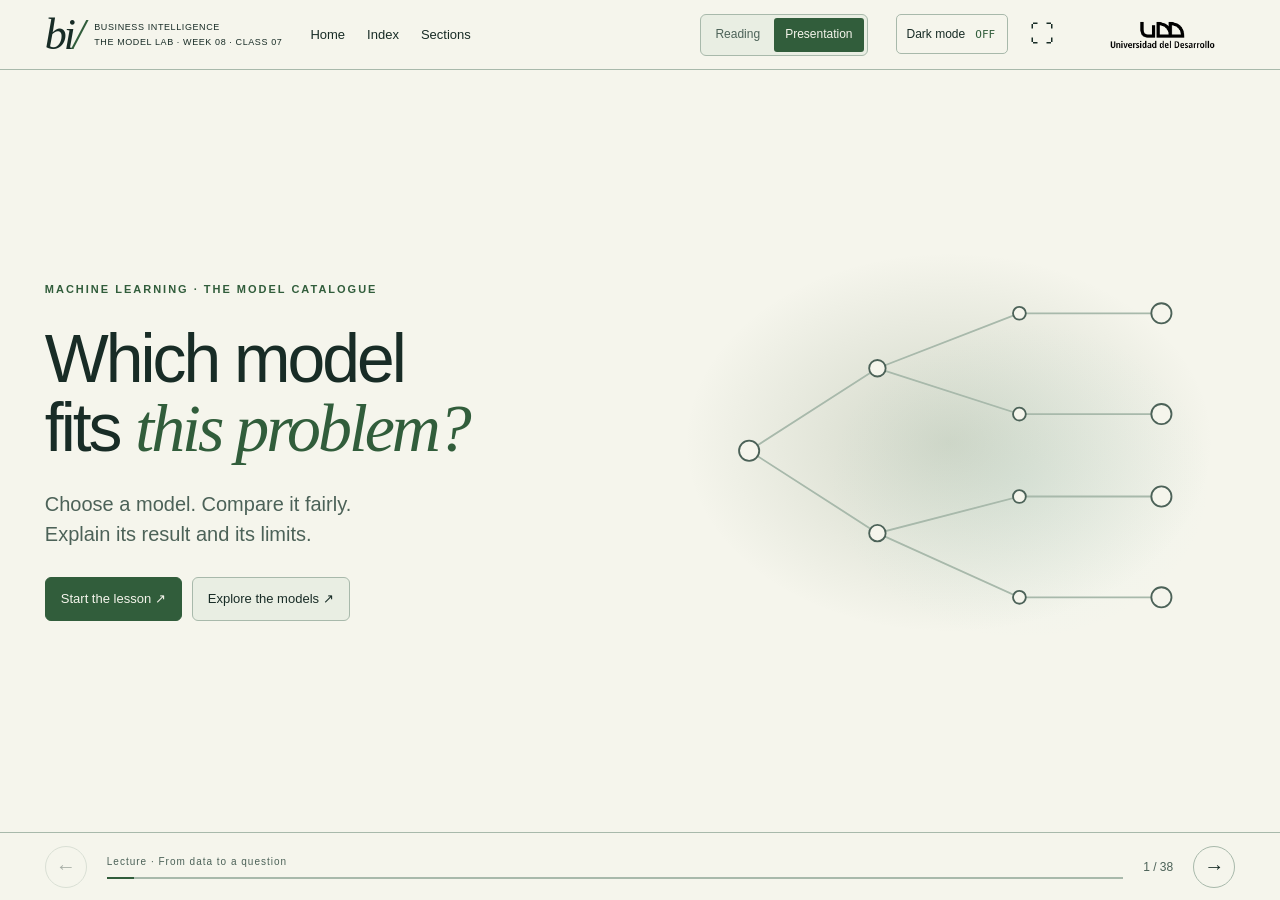
==== classes/model-catalog/index.html @ e3c80694 "Publish BI home and two interactive ML lessons" ====
<!doctype html>
<html lang="en">
<head><meta charset="utf-8"><meta name="viewport" content="width=device-width,initial-scale=1"><meta name="theme-color" content="#101717"><title>Choose with Evidence · The Model Lab</title><meta name="description" content="An offline interactive model catalogue: seven model families, fair comparison, search and SHAP."><script src="../../assets/theme.js"></script><link rel="stylesheet" href="styles.css"><link rel="stylesheet" href="../../assets/site.css"><link rel="stylesheet" href="editorial.css"><link rel="stylesheet" href="../../assets/lesson-chrome.css"></head>
<body class="unified-lesson catalog-lesson" data-mode="present"><div class="publication">
<a class="skip" href="#content">Skip to lesson</a>
<header class="lesson-topbar"><a class="lesson-brand" href="../../index.html" aria-label="Business Intelligence Home"><span class="lesson-wordmark">bi<span>/</span></span><span class="lesson-course">BUSINESS INTELLIGENCE<br>THE MODEL LAB · WEEK 08 · CLASS 07</span></a><nav class="lesson-links" aria-label="Class navigation"><a href="../../index.html">Home</a><a href="../../clases.html">Index</a><button id="menu" aria-haspopup="dialog">Sections</button></nav><div class="lesson-mode-switch" role="group" aria-label="View mode"><button type="button" data-mode-button="explore" aria-pressed="false">Reading</button><button type="button" data-mode-button="present" aria-pressed="true">Presentation</button></div><div class="lesson-tools"><button class="theme-switch" type="button" role="switch" aria-checked="false" aria-label="Dark mode" data-theme-toggle hidden><span>Dark mode</span><span data-theme-state>OFF</span></button><button id="full" class="lesson-fullscreen" aria-label="Toggle full screen">⛶</button></div><div class="site-institution"><span class="site-logo-pair"><img class="site-logo logo-dark" src="../../assets/UDD-blanco.png" alt="Universidad del Desarrollo"><img class="site-logo logo-light" src="../../assets/UDD-negro.png" alt="Universidad del Desarrollo"></span></div></header>
<main id="content" tabindex="-1"></main>
<footer id="presentation-nav" hidden><button id="prev" aria-label="Previous scene">←</button><div class="progress-area"><span id="chapter"></span><div class="track"><div id="progress"></div></div></div><span id="counter" aria-live="polite"></span><button id="next" aria-label="Next scene">→</button></footer>
</div><dialog id="overview" aria-labelledby="menu-title"><div class="lesson-menu-tools"><a href="https://udd.instructure.com/courses/77752/modules">Canvas ↗</a></div><div class="dialog-head"><h2 id="menu-title">Follow the story.<br><em>Keep the reference.</em></h2><button id="close-menu">Close ×</button></div><div class="toolbar"><label for="route">Presentation route <select id="route"><option value="lecture">Lecture route</option><option value="all">All scenes</option></select></label><span class="small">Every scene remains available below.</span></div><label for="scene-search">Find a topic or model</label><input id="scene-search" type="search" placeholder="Try: SHAP, tree, validation"><div id="scene-list"></div><p class="small">Present: ← / →: scenes · F: full screen · Escape: close menu. Arrow keys inside controls change that control. No accounts, saved answers or data collection.</p></dialog>
<noscript>Enable JavaScript to use the interactive lesson. The lesson uses local files and works without an internet connection.</noscript>
<script src="math.js"></script><script src="catalog.js"></script><script src="model-visuals.js"></script><script src="app.js"></script>
</body></html>
---- classes/model-catalog/styles.css ----
@charset "UTF-8";
:root{--bg:#101717;--panel:#192323;--ink:#f0f1e8;--muted:#b1c1bb;--line:#3b514b;--mint:#b8ecb2;--cyan:#70d6dc;--amber:#f4be73;--pink:#e59aad;--serif:Georgia,'Times New Roman',serif}
*{box-sizing:border-box}body{margin:0;background:var(--bg);color:var(--ink);font-family:Arial,Helvetica,sans-serif;font-size:18px;line-height:1.55}button,input,select{font:inherit}button,select{background:var(--panel);color:var(--ink);border:1px solid var(--line);border-radius:7px;padding:9px 15px;cursor:pointer}button:hover,a.tile:hover{border-color:var(--mint);background:#22362d}button:disabled{opacity:.35;cursor:default}a{color:var(--mint);text-underline-offset:4px}button:focus-visible,a:focus-visible,summary:focus-visible,input:focus-visible,select:focus-visible{outline:3px solid var(--amber);outline-offset:4px}header{height:82px;display:flex;justify-content:space-between;align-items:center;padding:14px 4vw;border-bottom:1px solid var(--line);gap:12px}.brand{display:flex;gap:15px;align-items:center;text-decoration:none;color:var(--ink);font-size:12px;letter-spacing:2px}.brand>b{font-size:32px;color:var(--mint);font-family:var(--serif);font-style:italic;letter-spacing:-4px}.brand small{display:block;color:var(--muted);font-size:10px;letter-spacing:1px}.actions{display:flex;gap:10px}.actions button{font-size:14px}main{max-width:1600px;margin:auto;padding:35px 5vw 120px;min-height:calc(100vh - 82px)}h1,h2,h3,p{margin:0 0 16px}h1,h2{font-weight:400;line-height:1.09;letter-spacing:-1.5px}h1{font-size:clamp(48px,6.3vw,94px);max-width:1000px}h2{font-size:clamp(35px,3.8vw,58px)}h3{font-size:22px;line-height:1.25;font-weight:500}em{font-family:var(--serif);color:var(--mint);font-weight:400}p{max-width:80ch}.eyebrow{text-transform:uppercase;letter-spacing:2.5px;color:var(--mint);font-size:12px;margin-bottom:16px}.lede{color:var(--muted);font-size:21px;max-width:900px;margin-bottom:28px}.grid{display:grid;grid-template-columns:repeat(2,minmax(0,1fr));gap:24px}.three{grid-template-columns:repeat(3,minmax(0,1fr))}.wide{grid-template-columns:minmax(0,1.55fr) minmax(280px,1fr)}.panel,.tile{border:1px solid var(--line);border-radius:12px;background:var(--panel);padding:24px;min-width:0}.tile{display:block;text-decoration:none;color:var(--ink)}.tile strong{display:block;color:var(--mint);font-size:23px;margin-bottom:7px}.tile small{color:var(--muted)}.panel>p:last-child{margin-bottom:0}.note{border-left:3px solid var(--amber);padding:13px 18px;background:#f4be730a;margin:22px 0}.note p:last-child{margin-bottom:0}.small,.source{font-size:14px;color:var(--muted);line-height:1.6}.source{margin:20px 0}.big{font-size:42px;line-height:1.2;color:var(--mint);font-variant-numeric:tabular-nums}.formula{font-family:var(--serif);font-size:25px;color:var(--mint);padding:12px 0}.pill{display:inline-block;font-size:12px;border:1px solid var(--line);border-radius:30px;padding:4px 11px;margin:0 7px 12px 0;color:var(--cyan)}.toolbar{display:flex;align-items:center;flex-wrap:wrap;gap:14px;margin-bottom:20px}.toolbar label{font-size:15px;display:flex;align-items:center;gap:10px;flex-wrap:wrap}.toolbar input[type=range]{width:155px;accent-color:var(--mint)}output{font-variant-numeric:tabular-nums;color:var(--mint)}.result{border-top:1px solid var(--line);padding-top:15px;margin-top:15px}.metrics{display:flex;flex-wrap:wrap;gap:22px}.metrics>div{flex:1;min-width:100px}.metrics small{display:block;color:var(--muted);font-size:13px}.metrics strong{font-size:30px;color:var(--mint);font-weight:400}.chart{width:100%;display:block;min-height:220px;max-height:420px;overflow:visible}.chart text{fill:var(--muted);font-family:Arial,sans-serif;font-size:14px}.chart .label{fill:var(--ink)}.chart .gridline{stroke:var(--line);stroke-width:1}.chart .point{fill:var(--cyan);stroke:var(--bg);stroke-width:2}.chart .validation{fill:var(--amber);stroke:var(--bg);stroke-width:2}.chart .curve{fill:none;stroke:var(--mint);stroke-width:3}.legend{display:flex;gap:18px;flex-wrap:wrap;font-size:14px;color:var(--muted);margin-top:10px}.table-wrap{overflow-x:auto;max-width:100%}table{border-collapse:collapse;width:100%;font-size:16px;font-variant-numeric:tabular-nums}td,th{padding:12px 10px;border-bottom:1px solid var(--line);text-align:left;vertical-align:top}th{color:var(--muted);font-size:13px;font-weight:500}td:not(:first-child){font-variant-numeric:tabular-nums}tr.selected{background:#b8ecb214}table button{padding:5px 9px;font-size:14px}details{border:1px solid var(--line);border-radius:9px;padding:17px 20px;margin:20px 0;background:#15201d}summary{cursor:pointer;font-size:17px;color:var(--mint);padding-right:12px}details[open]>summary{margin-bottom:18px}details p{font-size:17px}details.manual{background:transparent}.manual h3{color:var(--mint);margin-top:24px}.manual th{width:23%}.manual td{font-size:16px}.manual ul{padding-left:21px}pre{white-space:pre-wrap;overflow-wrap:anywhere;background:#0b1211;border:1px solid var(--line);border-radius:10px;padding:22px;font-size:15px;line-height:1.65;color:#d7e7df}code{font-family:Consolas,monospace;font-size:.9em}ul,ol{padding-left:24px}li{margin-bottom:9px}.flow{display:flex;gap:12px;align-items:stretch;flex-wrap:wrap;margin:22px 0}.flow>div{flex:1;min-width:150px;border:1px solid var(--line);border-radius:8px;padding:18px}.flow b{display:block;color:var(--mint);margin-bottom:6px}.flow span{font-size:15px;color:var(--muted)}footer{position:fixed;bottom:0;left:0;right:0;z-index:5;display:flex;align-items:center;gap:20px;height:76px;padding:12px 4vw;background:#101717f5;border-top:1px solid var(--line)}footer button{font-size:23px;padding:3px 16px}.progress-area{flex:1;font-size:12px;color:var(--muted)}.track{height:3px;background:var(--line);margin-top:8px}#progress{height:3px;background:var(--mint)}#counter{font-size:13px;font-variant-numeric:tabular-nums;color:var(--muted)}dialog{color:var(--ink);background:var(--bg);border:1px solid var(--line);border-radius:14px;width:min(1000px,94vw);max-height:90vh;padding:30px}dialog::backdrop{background:#000b}.dialog-head{display:flex;align-items:start;justify-content:space-between;gap:15px}.dialog-head h2{font-size:38px}dialog label{display:block;font-size:14px}#scene-search{background:var(--panel);color:var(--ink);border:1px solid var(--line);padding:11px;width:100%;border-radius:6px;margin:7px 0 20px}#scene-list{display:grid;grid-template-columns:1fr 1fr;gap:9px}#scene-list a{display:block;border:1px solid var(--line);padding:10px 14px;border-radius:6px;text-decoration:none;color:var(--ink);font-size:15px}#scene-list a small{display:block;color:var(--muted);font-size:11px}#scene-list a[aria-current=page]{border-color:var(--mint)}.skip{position:absolute;top:-60px;left:20px;background:var(--bg);padding:10px;z-index:20}.skip:focus{top:8px}.scene-tag{display:flex;justify-content:space-between;gap:12px}.read-label{font-size:12px;color:var(--muted)}.number{color:var(--mint);font-family:var(--serif);font-size:46px}.water-label{fill:var(--ink)!important;font-size:16px!important}.centroid{stroke:var(--ink);stroke-width:3}.tag-row{margin:16px 0}.key-answer{color:var(--mint)}
@media(min-width:1000px) and (max-height:800px){main{padding-top:25px}h2{font-size:43px}.lede{font-size:18px;margin-bottom:20px}.panel,.tile{padding:20px}body{font-size:17px}.chart{max-height:330px}}
@media(max-width:760px){header{padding:12px 20px;height:75px}.brand{font-size:10px;letter-spacing:1px}.brand small{font-size:9px}.actions{gap:5px}.actions button{padding:8px;font-size:12px}main{padding:25px 20px 110px}.grid,.three,.wide{grid-template-columns:1fr;gap:16px}.lede{font-size:18px}body{font-size:17px}.panel,.tile{padding:19px}footer{gap:12px;padding:12px 20px}#scene-list{grid-template-columns:1fr}dialog{padding:22px}.dialog-head h2{font-size:30px}.chart{min-height:180px}.manual th{width:auto}.manual table{min-width:580px}.big{font-size:34px}.flow>div{min-width:100%}td,th{padding:10px 7px;font-size:14px}.metrics{gap:13px}.metrics strong{font-size:26px}}
@media(prefers-reduced-motion:reduce){*{scroll-behavior:auto!important;animation:none!important;transition:none!important}}

/* Keep the navigation outside the scrollable lesson; no content is covered. */
body{height:100dvh;overflow:hidden;display:grid;grid-template-rows:82px minmax(0,1fr) 76px}main{width:100%;min-height:0;max-height:100%;overflow:auto;padding-bottom:42px;scrollbar-color:var(--line) var(--bg);scroll-padding-bottom:25px}footer{position:static;height:76px}header{min-width:0}.scroll-hint{color:var(--amber);margin-left:12px}#content:focus{outline:none}@media(max-width:760px){body{grid-template-rows:75px minmax(0,1fr) 76px}main{padding-bottom:35px}.scroll-hint{display:block;margin-left:0;font-size:10px}.progress-area{font-size:10px}}

@media(min-width:1000px) and (max-height:800px){main{padding-top:20px}.eyebrow{margin-bottom:10px}h2{font-size:38px;margin-bottom:12px}.lede{margin-bottom:18px;line-height:1.4}.toolbar{margin-bottom:12px}.panel{padding:16px}.chart{min-height:0;max-height:280px}.chart text{font-size:16px}#search-results td,#search-results th{padding:6px 8px;font-size:14px}.metrics strong{font-size:27px}}

@media(max-width:760px){.manual table{min-width:0}.manual thead{display:none}.manual tr,.manual td{display:block;width:100%}.manual td:first-child{color:var(--mint);font-weight:600;border-bottom:0;padding-bottom:2px;overflow-wrap:anywhere}.manual td:nth-child(2){padding-top:4px}}

/* Model covers: a diagram and a synchronized explanation of each step. */
.mv-context{display:flex;align-items:baseline;gap:10px;flex-wrap:wrap;font-size:14px;color:var(--muted);margin-bottom:12px}.mv-context .pill{margin:0}.mv-options{display:flex;flex-wrap:wrap;gap:16px;margin-bottom:15px}.mv-options label{display:flex;align-items:center;gap:12px;font-size:15px;max-width:100%}.mv-options select{max-width:100%;padding:6px 10px}.mv-layout{display:grid;grid-template-columns:minmax(0,2.3fr) minmax(260px,1fr);gap:24px;align-items:start}.mv-stage{min-width:0;border:1px solid var(--line);border-radius:12px;background:#131d1a;padding:14px}.mv-svg{display:block;width:100%;height:auto}.mv-svg text{font-family:Arial,Helvetica,sans-serif;fill:var(--ink);font-size:18px}.mv-svg .mv-tick,.mv-svg .mv-sub{font-size:16px;fill:var(--muted)}.mv-svg .mv-axis{font-size:18px;fill:var(--muted)}.mv-svg .mv-node{font-size:19px}.mv-svg .mv-emphasis{fill:var(--mint);font-size:21px;font-weight:600}.mv-svg .mv-point-id{font-size:13px;fill:var(--bg);font-weight:600}.mv-transport{display:flex;align-items:center;gap:8px;flex-wrap:wrap;border-top:1px solid var(--line);padding-top:12px;margin-top:12px}.mv-transport button{font-size:14px;padding:7px 11px;min-height:36px}[id$="-mv-play"]{border-color:var(--mint);min-width:76px}[id$="-mv-count"]{margin-left:auto;color:var(--muted);font-size:14px;font-variant-numeric:tabular-nums}.mv-explanation{padding-top:10px;min-width:0}.mv-explanation .eyebrow{font-size:10px;letter-spacing:1.5px;margin-bottom:12px}.mv-explanation h3{font-size:24px;line-height:1.2}.mv-explanation p{font-size:16px;line-height:1.5}[id$="-mv-result"]{border-left:3px solid var(--mint);padding:10px 14px;margin:18px 0;color:var(--mint);font-size:21px;line-height:1.35;min-height:48px;overflow-wrap:anywhere}[id$="-mv-steps"]{display:flex;gap:6px;flex-wrap:wrap;margin:16px 0}[id$="-mv-steps"] button{font-size:12px;min-width:32px;min-height:32px;padding:4px}[id$="-mv-steps"] button[aria-current=step]{background:var(--mint);color:var(--bg);border-color:var(--mint)}.mv-reference{font-size:14px}.mv-limit{font-size:14px;color:var(--muted);border-left:2px solid var(--amber);padding-left:12px;margin:18px 0 8px;max-width:115ch}.mv-motion-note{font-size:12px;color:var(--muted);margin:0}
@media(min-width:1000px) and (max-height:800px){main:has(.model-cover) h2{font-size:34px}main:has(.model-cover) .lede{margin-bottom:12px}.mv-context{margin-bottom:8px}.mv-options{margin-bottom:10px}.mv-stage{padding:10px}.mv-layout{gap:20px}.mv-explanation h3{font-size:22px}.mv-explanation p{font-size:15px}.mv-transport{margin-top:6px;padding-top:8px}.mv-limit{margin-top:12px}[id$="-mv-result"]{font-size:19px;margin:12px 0}}
@media(max-width:900px){.mv-layout{grid-template-columns:1fr}.mv-explanation{padding:0}.mv-options label{flex-wrap:wrap;gap:6px}.mv-options select{width:100%}.mv-context{line-height:1.45}[id$="-mv-drawing"]{overflow-x:auto;scrollbar-color:var(--line) var(--bg)}.mv-svg{min-width:640px}.mv-stage{padding:10px}.mv-stage::before{content:'Diagram: scroll sideways to see the full width ↔';display:block;font-size:12px;color:var(--muted);margin-bottom:8px}.mv-transport{gap:6px}.mv-transport button{padding:7px 8px}.mv-limit{font-size:13px}}
@media(min-width:1000px) and (max-height:800px){main:has(.model-cover){padding-top:12px}main:has(.model-cover)>.eyebrow{display:none}main:has(.model-cover) h2{margin-bottom:6px}main:has(.model-cover)>.lede{margin-bottom:6px}.mv-context{margin-bottom:6px;font-size:13px}.mv-options{margin-bottom:8px}.mv-stage{padding:8px}.mv-svg{max-height:calc(100dvh - 390px)}}
---- assets/site.css ----
/* BI palette, with VIZ's continuous editorial layout. Local font fallbacks. */
:root,:root[data-theme=dark]{--bg:#101717;--edge:#0b1110;--panel:#192323;--panel2:#1d2928;--ink:#f0f1e8;--muted:#b1c1bb;--line:#3b514b;--mint:#b8ecb2;--cyan:#70d6dc;--amber:#f4be73;--pink:#e59aad;--selected:#b8ecb2;--selected-ink:#101717;--serif:Georgia,'Times New Roman',serif;--plot-mint:#b8ecb2;--plot-cyan:#70d6dc;--plot-amber:#f4be73;--plot-pink:#e59aad}
:root[data-theme=light]{--bg:#f5f5ec;--edge:#e5e9de;--panel:#e9eee3;--panel2:#e1e8dc;--ink:#182c26;--muted:#4c6258;--line:#a8b9ab;--mint:#315d3b;--cyan:#086776;--amber:#855000;--pink:#9d3659;--selected:#315d3b;--selected-ink:#fffef6;--plot-mint:#315d3b;--plot-cyan:#086776;--plot-amber:#855000;--plot-pink:#9d3659}
*{box-sizing:border-box}[hidden]{display:none!important}html{scroll-padding-top:100px}body.portal{margin:0;background:var(--edge);color:var(--ink);font:17px/1.7 Arial,Helvetica,sans-serif}a{color:var(--mint);text-underline-offset:4px}button,input,select{font:inherit}button{cursor:pointer}a:focus-visible,button:focus-visible,summary:focus-visible,input:focus-visible,select:focus-visible{outline:3px solid var(--amber);outline-offset:4px}.publication{max-width:1280px;margin:24px auto;background:var(--bg);padding:0 48px}.site-masthead{display:flex;align-items:center;gap:12px;padding:28px 0 24px;border-bottom:3px solid var(--ink)}.site-wordmark{font:italic 88px/.85 var(--serif);letter-spacing:-7px;text-decoration:none;color:var(--ink)}.site-wordmark span{color:var(--mint)}.site-course{font:12px/1.7 Consolas,monospace;max-width:230px;margin:0}.site-institution{margin-left:auto;display:grid;justify-items:end;gap:12px}.site-logo{width:190px;max-height:65px;object-fit:contain;background:transparent;padding:0}.theme-switch{display:flex;align-items:center;gap:10px;min-height:44px;border:1px solid var(--line);border-radius:0;background:transparent;color:var(--ink);padding:8px 12px;font-size:12px}.theme-switch [data-theme-state]{font:11px Consolas,monospace;color:var(--mint);min-width:24px}.theme-switch:hover{border-color:var(--mint)}.site-navigation{display:flex;align-items:center;gap:22px;flex-wrap:wrap;min-height:74px;padding:12px 0;border-bottom:1px solid var(--line);background:var(--bg);position:sticky;top:0;z-index:10}.site-links{display:flex;align-items:center;gap:20px;font:15px Arial,sans-serif}.site-links a{text-decoration:none;color:var(--ink)}.site-links a:hover{color:var(--mint)}.site-navigation>.theme-switch{margin-left:auto}.site-footer{display:flex;justify-content:space-between;align-items:center;gap:20px;padding:25px 0;border-top:1px solid var(--line);font-size:13px}.site-footer .footer-mark{font:italic 30px var(--serif);color:var(--mint)}.site-footer small{font:11px Consolas,monospace;margin-left:6px}.skip-link{position:absolute;left:20px;top:-90px;z-index:50;padding:12px;background:var(--bg)}.skip-link:focus{top:8px}.cover-spread{display:grid;grid-template-columns:1.62fr 1fr;gap:40px;padding:32px 0 38px;align-items:center}.cover-story h1{font:400 43px/1.1 var(--serif);letter-spacing:-.035em;margin:0 0 24px}.cover-story em{color:var(--mint)}.cover-story p{max-width:34ch;margin:0 0 18px}.cover-story .canvas-note{font-size:14px;color:var(--muted);margin-top:26px}.index-action{display:flex;align-items:center;justify-content:space-between;width:100%;border-top:1px solid var(--line);border-bottom:1px solid var(--line);padding:14px 0;margin-top:22px;text-decoration:none;font-size:15px;min-height:52px}.index-action span:last-child{font-size:26px}.index-action:hover{border-color:var(--mint)}.anscombe-cover{margin:0;padding:26px 28px 24px;min-width:0;background:radial-gradient(ellipse 48% 45% at 48% 48%,#526c4938,transparent),radial-gradient(ellipse 35% 38% at 61% 57%,#70d6dc12,transparent)}.anscombe-heading,.anscombe-cover figcaption{display:flex;justify-content:space-between;gap:12px;font:12px/1.5 Consolas,monospace;color:var(--muted)}.anscombe-cover svg{width:100%;display:block}.anscombe-cover svg text{fill:var(--muted);font:12px Consolas,monospace}.anscombe-cover .axes{stroke:var(--line);fill:none}.anscombe-cover .points{fill:var(--amber);stroke:var(--ink);stroke-width:1.2}.anscombe-cover .fit{stroke:var(--mint);stroke-width:2;stroke-dasharray:7 5}.anscombe-cover figcaption a{font-size:10px}.home-figure-controls{display:flex;gap:8px;margin:12px 0 20px}.home-figure-controls button{background:none;color:var(--muted);border:1px solid var(--line);min-height:36px;padding:5px 12px;font:12px Consolas,monospace}.home-figure-controls button[aria-pressed=true]{color:var(--bg);background:var(--mint)}.catalog-heading{padding:46px 0 26px}.catalog-heading h1{font:400 60px/1.08 var(--serif);letter-spacing:-.035em;margin:0 0 20px}.catalog-heading p{color:var(--muted);max-width:65ch}.class-list{list-style:none;padding:0;margin:0 0 44px}.class-list li{display:grid;grid-template-columns:90px 1fr 36px;gap:24px;border-top:1px solid var(--line);padding:30px 0;align-items:start}.class-number{font:48px/1.1 var(--serif);color:var(--mint)}.class-number small{display:block;font:11px/1.5 Consolas,monospace;color:var(--muted);margin-top:10px}.class-list h2{font:25px/1.3 Arial,sans-serif;margin:0 0 10px}.class-list h2 a{text-decoration:none}.class-list p{font-size:15px;color:var(--muted);margin:0;max-width:70ch}.class-list .row-arrow{font-size:28px;color:var(--mint)}
@media(min-width:1450px){.publication{margin-top:40px;margin-bottom:40px}}@media(max-width:1000px){.publication{margin:16px auto;padding:0 32px}.cover-spread{grid-template-columns:1.4fr 1fr;gap:28px}.cover-story h1{font-size:35px}.anscombe-cover{padding:24px 20px}}
@media(max-width:650px){.publication{margin:0;padding:0 20px}.site-masthead{flex-wrap:wrap;padding:22px 0;gap:10px}.site-wordmark{font-size:70px;letter-spacing:-4px}.site-course{font-size:11px;max-width:145px}.site-institution{width:100%;display:flex;justify-content:space-between;align-items:center;margin:12px 0 0}.site-logo{width:135px}.site-navigation{gap:12px}.site-links{font-size:13px;gap:14px}.cover-spread{grid-template-columns:1fr;gap:28px}.cover-story h1{font-size:36px}.cover-story p{max-width:none}.anscombe-cover{padding:16px 0}.anscombe-heading,.anscombe-cover figcaption{font-size:10px}.cover-story{padding-bottom:10px}.catalog-heading h1{font-size:42px}.class-list li{grid-template-columns:45px 1fr 20px;gap:15px}.class-number{font-size:34px}.class-list h2{font-size:22px}.class-list p{font-size:15px}.site-footer{align-items:start;font-size:11px}.site-navigation>.theme-switch{margin-left:0}}
@media(prefers-reduced-motion:reduce){*{scroll-behavior:auto!important;animation:none!important;transition:none!important}}

.anscombe-cover [data-anscombe-set]:not([hidden]){animation:plot-reveal .65s ease}@keyframes plot-reveal{from{opacity:0}to{opacity:1}}
@media(prefers-reduced-motion:reduce){.anscombe-cover [data-anscombe-set]{animation:none}}

.site-logo-pair{display:block}.site-logo{display:block}.logo-light{display:none}:root[data-theme=light] .logo-dark{display:none}:root[data-theme=light] .logo-light{display:block}

/* Institutional mark stays at the upper right on every page. */
.site-masthead .site-institution{flex-shrink:0}.site-masthead .site-logo-pair{line-height:0}
@media(max-width:760px){body .site-masthead{display:grid;grid-template-columns:auto minmax(0,1fr) auto;gap:12px;align-items:center}body .site-masthead .site-institution{display:grid;justify-items:end;width:auto;margin:0;gap:10px}body .site-masthead .site-logo{width:clamp(85px,23vw,135px);max-height:50px}body .site-masthead .site-course{min-width:0;font-size:10px;overflow-wrap:anywhere}body .site-masthead .site-wordmark{font-size:60px}body .site-masthead .theme-switch{font-size:10px;padding:6px;gap:5px}}

.site-display-tools{display:flex;align-items:center;gap:8px}.site-fullscreen{display:grid;place-items:center;min-width:40px;min-height:44px;padding:6px;border:0;background:transparent;color:var(--ink);font-size:22px}.site-fullscreen:hover{color:var(--mint)}
@media(max-width:420px){body .site-masthead .site-display-tools{gap:2px}body .site-masthead .site-fullscreen{min-width:30px}}
---- classes/model-catalog/editorial.css ----
/* Pilot: one persistent scene tree, two reading modes. Overrides legacy framing. */
.catalog-lesson .process-cover .mv-options{display:none}
.catalog-lesson[data-mode] .model-cover.walkthrough-cover{display:block}.catalog-lesson[data-mode] .model-cover.walkthrough-cover .mv-layout{display:grid;grid-template-columns:minmax(0,2fr) minmax(280px,1fr);gap:28px;align-items:start}.catalog-lesson[data-mode] .model-cover.walkthrough-cover .mv-stage{display:block;grid-area:auto}.catalog-lesson[data-mode] .model-cover.walkthrough-cover .mv-svg{max-height:none}.process-sidebar{min-width:0}.catalog-lesson .process-sidebar .mv-options{margin:0 0 18px}.catalog-lesson .process-sidebar .mv-options:empty{display:none}.catalog-lesson .process-sidebar .mv-options label{flex-direction:column;align-items:flex-start;gap:4px;width:100%}.catalog-lesson .process-sidebar .mv-options select{width:100%;min-width:0}.catalog-lesson .walkthrough-cover .mv-example{font-size:14px;line-height:1.5;color:var(--muted);margin:0 0 20px}.catalog-lesson .process-sidebar .mv-details{margin-top:20px;padding:12px 0 0;font-size:14px}.catalog-lesson .process-sidebar .mv-details p{font-size:14px;line-height:1.5}.catalog-lesson .process-sidebar .mv-details summary{font-size:14px}.catalog-lesson .process-sidebar .mv-transport{margin:0 0 18px;padding:0 0 16px;border-top:0;border-bottom:1px solid var(--line)}
@media(max-width:1050px){.catalog-lesson[data-mode] .model-cover.walkthrough-cover .mv-layout{grid-template-columns:1fr}.catalog-lesson .process-sidebar .mv-explanation{margin-top:0}}
.learning-terms{display:grid;grid-template-columns:repeat(2,minmax(0,1fr));gap:28px}.term-card{display:grid;grid-template-columns:minmax(0,1fr) minmax(190px,42%);column-gap:18px;align-content:start;border-top:1px solid var(--line);padding-top:18px}.catalog-lesson .term-card h3{grid-column:1/-1;font-size:27px;margin:0 0 8px}.catalog-lesson .term-definition{grid-column:1/-1;font-size:16px;line-height:1.5;margin:0 0 12px}.term-card dl{grid-column:1;grid-row:3;margin:0}.term-card dt{font-size:12px;text-transform:uppercase;letter-spacing:.5px;color:var(--muted);margin:0 0 4px}.term-card dd{font-size:16px;line-height:1.5;margin:0 0 12px}.term-card .concept-figure{grid-column:2;grid-row:3;align-self:center}.concept-figure{display:block;width:100%;height:auto;overflow:visible}.catalog-lesson .concept-figure text{fill:var(--ink);font:18px Arial,Helvetica,sans-serif}.concept-axis{fill:none;stroke:var(--muted);stroke-width:1.5}.concept-rule{fill:none;stroke:var(--mint);stroke-width:3}.concept-guide{fill:none;stroke:var(--muted);stroke-width:2;stroke-dasharray:5 4}.concept-points{fill:var(--cyan)}.concept-muted{fill:var(--muted)}
@media(max-width:1050px){.term-card{grid-template-columns:1fr}.term-card .concept-figure{grid-column:1;grid-row:3;max-width:300px;justify-self:center;margin-bottom:16px}.term-card dl{grid-row:4}}
@media(max-width:760px){.learning-terms{grid-template-columns:1fr}.term-card .concept-figure{max-width:300px}.catalog-lesson .term-card h3{font-size:27px}}
html:has(body.catalog-lesson){scroll-padding-top:0}
@media(min-width:1051px){.catalog-lesson[data-mode=present] .model-cover{display:grid;grid-template-columns:minmax(0,2fr) minmax(280px,1fr);column-gap:28px}.catalog-lesson[data-mode=present] .mv-context{grid-column:2;grid-row:1;font-size:13px}.catalog-lesson[data-mode=present] .mv-options{grid-column:2;grid-row:2;margin:10px 0 18px}.catalog-lesson[data-mode=present] .mv-layout{display:contents}.catalog-lesson[data-mode=present] .mv-stage{grid-column:1;grid-row:1 / span 3;display:flex;flex-direction:column}.catalog-lesson[data-mode=present] .mv-explanation{grid-column:2;grid-row:3}.catalog-lesson[data-mode=present] .mv-limit,.catalog-lesson[data-mode=present] .mv-motion-note{grid-column:1 / -1}.catalog-lesson[data-mode=present] .mv-transport{order:-1;margin-top:0}.catalog-lesson[data-mode=present] .mv-options label{flex-wrap:wrap;gap:5px}.catalog-lesson[data-mode=present] .mv-options select{max-width:100%}}
@media(min-width:1051px) and (max-height:800px){.catalog-lesson[data-mode=present] .model-cover .mv-svg{max-height:300px}.catalog-lesson[data-mode=present] .model-cover .mv-explanation h3{font-size:24px}.catalog-lesson[data-mode=present] .model-cover .mv-explanation p{font-size:16px}.catalog-lesson[data-mode=present] .chart{max-height:280px}}
body.catalog-lesson{display:block;height:auto;overflow:visible;background:var(--edge);font:17px/1.7 Arial,Helvetica,sans-serif;color:var(--ink)}.catalog-lesson .publication{max-width:1440px}.catalog-lesson .site-masthead{height:auto;justify-content:flex-start;padding:24px 0}.catalog-lesson .site-wordmark{font-size:72px;letter-spacing:-5px}.catalog-lesson .site-course{font-size:12px}.catalog-lesson .site-navigation{gap:15px}.catalog-lesson .site-navigation button{border-radius:0;font-size:13px;min-height:44px;padding:8px 12px;background:transparent}.catalog-lesson .site-navigation .theme-switch{font-size:12px;gap:8px}.mode-switch{display:flex;padding:3px;gap:3px;background:var(--panel);margin-left:auto}.mode-switch button{border:0}.catalog-lesson .mode-switch [aria-pressed=true]{background:var(--selected);color:var(--selected-ink)}.catalog-lesson button:hover{border-color:var(--mint);color:var(--mint);background:var(--panel)}.catalog-lesson .mode-switch [aria-pressed=true]:hover{color:var(--selected-ink)}.catalog-lesson #content{max-width:none;width:100%;height:auto;min-height:0;max-height:none;overflow:visible;padding:0;margin:0}.lesson-scene{padding:44px 0;border-bottom:1px solid var(--line);scroll-margin-top:92px}.lesson-scene:focus{outline:none}.scene-heading{display:grid;grid-template-columns:65px minmax(0,1fr);gap:28px;margin-bottom:28px}.scene-number{font:36px/1.1 var(--serif);color:var(--mint)}.scene-heading h2{font:400 42px/1.1 var(--serif);letter-spacing:-.035em;margin:0 0 22px;max-width:none}.scene-heading .lede{font-size:21px;line-height:1.6;max-width:75ch;margin:0}.scene-heading .eyebrow{font:11px/1.5 Consolas,monospace;letter-spacing:1.2px;margin:0 0 12px}.scene-body{margin-left:93px}.catalog-lesson h1{font-family:var(--serif);font-size:clamp(48px,5vw,76px);line-height:1.08}.catalog-lesson h3{font:400 28px/1.2 var(--serif);color:var(--mint);margin:0 0 20px}.catalog-lesson p{max-width:80ch}.catalog-lesson .panel{background:none;border:0;border-radius:0;padding:0 24px 0 0}.catalog-lesson .grid{gap:28px}.catalog-lesson .grid>.panel+.panel{border-left:1px solid var(--line);padding-left:28px}.catalog-lesson .tile{background:none;border:0;border-top:1px solid var(--line);border-radius:0;padding:22px 0}.catalog-lesson .tile strong{font:28px/1.2 var(--serif);margin-bottom:14px}.catalog-lesson .tile small{font-size:16px}.catalog-lesson .note{background:none;font-size:16px;padding:8px 18px}.catalog-lesson .flow{gap:0}.catalog-lesson .flow>div{border:0;border-left:1px solid var(--line);border-radius:0;padding:12px 22px;min-width:160px}.catalog-lesson .flow>div:first-child{border-left:0;padding-left:0}.catalog-lesson .flow b{font:25px/1.2 var(--serif);margin-bottom:14px}.catalog-lesson details{background:none;border:0;border-top:1px solid var(--line);border-radius:0;padding:0;margin:24px 0}.catalog-lesson summary{padding:14px 2px;min-height:48px;line-height:1.5}.catalog-lesson details[open]>summary{margin-bottom:12px}.catalog-lesson details p{font-size:17px;line-height:1.65}.catalog-lesson .manual .grid{margin-top:12px}.catalog-lesson .manual h3{font-size:26px}.catalog-lesson pre{background:var(--panel);color:var(--ink);border-radius:0;border:0;line-height:1.6}.catalog-lesson .pill{border-radius:0;color:var(--cyan);font-size:12px}.catalog-lesson .toolbar{margin-bottom:20px}.catalog-lesson input[type=range]{accent-color:var(--mint)}.catalog-lesson .chart{max-height:420px;min-height:250px}.catalog-lesson .chart text{font-size:15px}.catalog-lesson .water-label{fill:var(--ink)!important}.catalog-lesson .mv-layout{grid-template-columns:minmax(0,2fr) minmax(260px,1fr);gap:28px}.catalog-lesson .mv-stage{border:0;border-radius:0;background:none;padding:0}.catalog-lesson .mv-svg{max-height:none}.catalog-lesson .mv-explanation{border-left:2px solid var(--mint);padding:5px 0 0 20px}.catalog-lesson .mv-explanation h3{font-size:27px}.catalog-lesson .mv-explanation p{font-size:17px}.catalog-lesson .mv-options{margin:18px 0 22px}.catalog-lesson .mv-transport{padding:14px 0;gap:10px}.catalog-lesson .mv-transport button{min-height:44px;border-radius:0}.catalog-lesson .mv-limit{font-size:15px;line-height:1.6;margin-top:22px}.catalog-lesson .mv-motion-note{font-size:13px}.catalog-lesson .mv-svg text{fill:var(--ink)}.catalog-lesson .mv-svg .mv-tick,.catalog-lesson .mv-svg .mv-axis,.catalog-lesson .mv-svg .mv-sub{fill:var(--muted)}.catalog-lesson .mv-svg .mv-emphasis{fill:var(--mint)}.catalog-lesson .mv-svg .mv-point-id{fill:var(--bg)}.catalog-lesson [id$=-mv-result]{font-size:22px}.catalog-lesson [id$=-mv-steps] button{min-height:36px;min-width:36px;border-radius:0}.catalog-lesson [id$=-mv-steps] [aria-current=step]{background:var(--selected);color:var(--selected-ink)}.catalog-lesson dialog{border-radius:0;background:var(--bg)}.catalog-lesson #scene-list a{border-radius:0;font-size:15px;min-height:60px}.catalog-lesson .dialog-head h2{font-family:var(--serif)}.catalog-lesson [id$=-mv-drawing]{scrollbar-color:var(--line) var(--bg)}
.catalog-lesson[data-mode=present] .scene-number{display:none}.catalog-lesson[data-mode=present] .scene-heading{display:block}.catalog-lesson[data-mode=present] .scene-heading h2{font-size:49px}.catalog-lesson[data-mode=present] .scene-body{margin-left:0}.catalog-lesson[data-mode=present] .lesson-scene{padding:32px 0 115px;border:0;min-height:500px}.catalog-lesson[data-mode=present] .scene-heading .eyebrow{display:none}.catalog-lesson[data-mode=present] .scene-heading .lede{font-size:22px}.catalog-lesson #presentation-nav{position:fixed;bottom:0;left:0;right:0;background:var(--bg);display:grid;grid-template-columns:48px 1fr auto 48px;max-width:1440px;margin:auto;padding:12px 48px;height:78px;gap:22px;border-top:2px solid var(--line);z-index:20}.catalog-lesson #presentation-nav button{border-radius:0;min-height:48px;padding:0}.catalog-lesson #counter{font:28px/1 var(--serif);color:var(--mint)}.catalog-lesson #chapter{font-size:12px}.catalog-lesson .track{display:none}.catalog-lesson .scene-tag{flex-wrap:wrap;align-items:baseline;margin-bottom:18px}
@media(max-width:1050px){.catalog-lesson .publication{padding:0 28px}.catalog-lesson .site-navigation{gap:10px}.catalog-lesson .site-links{gap:14px}.catalog-lesson .site-navigation>.theme-switch{margin-left:0}.scene-heading{grid-template-columns:45px 1fr;gap:20px}.scene-body{margin-left:65px}.catalog-lesson .mv-layout{grid-template-columns:1fr}.catalog-lesson .mv-explanation{margin-top:12px}.catalog-lesson .mv-svg{min-width:640px}.catalog-lesson .mv-stage::before{content:'Diagram: scroll sideways if needed ↔';display:block;font-size:12px;color:var(--muted)}.catalog-lesson [id$=-mv-drawing]{overflow:auto}}
@media(max-width:760px){.catalog-lesson .publication{padding:0 20px;margin:0}.catalog-lesson .site-masthead{padding:20px 0;gap:16px}.catalog-lesson .site-wordmark{font-size:65px}.catalog-lesson .site-navigation{gap:8px;padding:10px 0}.catalog-lesson .site-links{width:100%;justify-content:space-between}.catalog-lesson .mode-switch{margin-left:0;flex:1}.catalog-lesson .mode-switch button{flex:1}.catalog-lesson .site-navigation button{font-size:12px;padding:7px 10px}.catalog-lesson #full{display:none}.catalog-lesson .theme-switch>span:first-child{font-size:11px}.scene-heading{display:block;margin-bottom:24px}.scene-number{display:block;font-size:24px;margin-bottom:14px}.scene-body{margin-left:0}.scene-heading h2{font-size:34px}.scene-heading .lede{font-size:18px}.lesson-scene{padding:30px 0;scroll-margin-top:145px}.catalog-lesson .grid{grid-template-columns:1fr;gap:24px}.catalog-lesson .grid>.panel{padding:0}.catalog-lesson .grid>.panel+.panel{border-left:0;border-top:1px solid var(--line);padding:22px 0 0}.catalog-lesson h3{font-size:28px}.catalog-lesson .flow{display:block}.catalog-lesson .flow>div{min-width:0;border-left:0;border-top:1px solid var(--line);padding:18px 0}.catalog-lesson .mv-explanation h3{font-size:26px}.catalog-lesson .mv-context{font-size:14px}.catalog-lesson .mv-options{margin:16px 0}.catalog-lesson .chart{min-height:190px;max-height:320px}.catalog-lesson[data-mode=present] .scene-heading h2{font-size:37px}.catalog-lesson[data-mode=present] .scene-heading .lede{font-size:20px}.catalog-lesson #presentation-nav{padding:12px 20px;grid-template-columns:46px 1fr 46px;gap:16px}.catalog-lesson #chapter{display:none}.catalog-lesson .progress-area{display:none}.catalog-lesson #counter{text-align:center;font-size:28px}.catalog-lesson .scene-tag{display:block}.catalog-lesson .scene-tag a{display:inline-block;margin:4px 12px 10px 0}}

/* A quiet opening, consistent with Beyond the Fit. */
.catalog-lesson[data-mode=present]{background:var(--bg)}
.catalog-lesson[data-mode=present] .publication{max-width:1600px;padding-inline:3.5vw}
.catalog-lesson #start>.scene-heading{display:none}
.catalog-lesson #start>.scene-body{margin-left:0}
.catalog-lesson #start{border:0}
.catalog-lesson[data-mode=present] #start{min-height:calc(100dvh - var(--lesson-header) - var(--lesson-footer));padding:28px 0;display:flex;align-items:center}
.catalog-lesson #start[hidden]{display:none}
.catalog-opening{display:grid;grid-template-columns:minmax(0,1.1fr) minmax(0,1fr);gap:36px;align-items:center;max-width:1400px;margin:auto}
.catalog-opening-copy{min-width:0}
.catalog-lesson .catalog-opening h1{font:500 clamp(54px,5.3vw,88px)/1.02 'Segoe UI',Arial,sans-serif;letter-spacing:-3px;margin:26px 0}
.catalog-opening h1 em{font-family:Georgia,serif;color:var(--mint)}
.catalog-lesson .catalog-opening .lede{font:20px/1.5 'Segoe UI',Arial,sans-serif;max-width:490px;color:var(--muted)}
.catalog-opening .eyebrow{font:650 11px/1.5 'Segoe UI',Arial,sans-serif;letter-spacing:2px;color:var(--mint)}
.opening-routes{display:flex;gap:10px;flex-wrap:wrap;margin-top:28px}
.catalog-lesson .opening-routes a{display:inline-flex;align-items:center;min-height:44px;padding:10px 15px;border:1px solid var(--line);border-radius:6px;font:13px/1.2 'Segoe UI',Arial,sans-serif;text-decoration:none;color:var(--ink);background:var(--panel)}
.catalog-lesson .opening-routes .opening-primary{background:var(--mint);color:var(--bg);border-color:var(--mint)}
.catalog-lesson .opening-context{margin:20px 0 0;border:0;max-width:560px}
.catalog-lesson .opening-context summary{font-size:13px;color:var(--muted);min-height:32px;padding:4px 0}
.catalog-lesson .opening-context p{font-size:15px;line-height:1.5}
.catalog-opening-art{background:radial-gradient(ellipse 48% 45% at 48% 48%,#526c4938,transparent),radial-gradient(ellipse 35% 38% at 61% 57%,#70d6dc12,transparent)}
.catalog-opening-art svg{width:100%;height:auto;display:block}
.opening-tree{fill:none;stroke:var(--line);stroke-width:2}
.opening-nodes{fill:var(--bg);stroke:var(--muted)}
.opening-paths{fill:none;stroke:var(--mint);stroke-width:3;stroke-linecap:round;stroke-linejoin:round}
.opening-paths path{stroke-dasharray:600;stroke-dashoffset:600;opacity:0;animation:opening-route 12s linear infinite}
.opening-paths path:nth-child(2){animation-delay:4s}.opening-paths path:nth-child(3){animation-delay:8s}
@keyframes opening-route{0%{stroke-dashoffset:600;opacity:0}2%{opacity:1}22%{stroke-dashoffset:0;opacity:1}30%{stroke-dashoffset:0;opacity:1}34%,100%{stroke-dashoffset:0;opacity:0}}
.catalog-opening-art:hover .opening-paths path{animation-play-state:paused}
@media(prefers-reduced-motion:reduce){.opening-paths path{animation:none;opacity:0}.opening-paths path:first-child{stroke-dashoffset:0;opacity:1}}
@media(max-width:950px){.catalog-opening{grid-template-columns:1fr;gap:24px}.catalog-opening-art{max-width:520px;width:100%;margin:auto}.catalog-lesson .catalog-opening h1{font-size:clamp(52px,8vw,72px)}.catalog-lesson[data-mode=present] #start{padding:30px 0 100px}.catalog-lesson .catalog-opening .lede{font-size:18px}.catalog-lesson[data-mode=present] .publication{padding-inline:20px}}

.catalog-lesson #start>.scene-body{width:100%}
/* FD-154: explanatory motion, two term scenes, and parent categories. */
.catalog-lesson [id$="-mv-result"]{border-left:0;padding-left:0}
.catalog-opening-copy .lede{max-width:46ch}
.mini-controls{display:flex;justify-content:flex-end;margin:-8px 0 12px}.mini-controls button{font-size:12px;min-height:34px;padding:5px 10px}
.mini-diagram{width:100%;min-width:0}.mini-diagram svg{display:block;width:100%;height:auto;max-height:210px;overflow:visible}.mini-diagram text{font:16px Arial,sans-serif;fill:var(--ink)}.mini-diagram .mv-sub{fill:var(--muted);font-size:14px}.mini-diagram .mv-emphasis{fill:var(--mint);font-size:18px}
.task-triptych .mini-diagram{margin:8px 0 14px}.catalog-lesson .task-triptych .big{font-size:32px;margin-bottom:0}.catalog-lesson .task-triptych h3{margin-bottom:10px}.catalog-lesson .task-triptych p{font-size:15px;line-height:1.5}
.term-pair .term-card{grid-template-columns:1fr;gap:0}.term-pair .term-card h3,.term-pair .term-definition{grid-column:1}.term-pair .mini-diagram{grid-row:3;max-width:460px;justify-self:center;margin:12px 0 24px}.term-pair .mini-diagram svg{max-height:230px}.term-pair .term-card dl{grid-row:4;display:grid;grid-template-columns:140px 1fr;column-gap:18px}.term-pair .term-card dt{padding-top:3px}
.family-map{display:grid;grid-template-columns:1.7fr 1fr;gap:38px}.family-map>section{min-width:0}.family-unsupervised{border-left:1px solid var(--line);padding-left:30px}.family-map h3{margin-bottom:10px}.family-map p{font-size:15px;line-height:1.5}.family-previews{display:flex;gap:20px;margin:15px 0}.family-previews>div{flex:1;min-width:0}.family-previews h4{font-size:14px;font-weight:400;color:var(--muted);margin:0 0 6px}.family-previews svg{height:150px}.family-links{display:grid;grid-template-columns:1fr 1fr;gap:8px}.family-links a{display:block;padding:8px 12px;border:1px solid var(--line);border-radius:6px;text-decoration:none;font-size:15px;line-height:1.3}.family-links a:hover{border-color:var(--mint);background:var(--panel)}.family-links strong{font-weight:400}.family-links small{display:block;color:var(--muted);font-size:11px;margin-top:5px}.family-unsupervised .family-links{grid-template-columns:1fr;margin-bottom:16px}
#complexity #knn-working{font:20px/1.4 Arial,sans-serif;overflow-wrap:anywhere}#complexity .toolbar{gap:12px}#complexity .toolbar input{width:120px}
@media(max-width:760px){.family-map{grid-template-columns:1fr}.family-unsupervised{border-left:0;border-top:1px solid var(--line);padding:24px 0 0}.family-previews{flex-wrap:wrap}.family-previews>div{min-width:180px}.term-pair .term-card dl{display:block}.catalog-opening-copy .lede br{display:none}.mini-controls{margin-top:0}.family-links{grid-template-columns:1fr}}
.term-pair .term-card dl{grid-template-columns:130px minmax(0,1fr)}.term-pair .term-card dd{margin-left:0;min-width:0}
@media(min-width:1051px){
.catalog-lesson[data-mode=present] :is(#question,#learning-terms,#chosen-settings,#catalogue,#complexity) .scene-heading{margin-bottom:18px}
.catalog-lesson[data-mode=present] :is(#question,#learning-terms,#chosen-settings,#catalogue,#complexity) .scene-heading h2{margin-bottom:14px}
.catalog-lesson[data-mode=present] :is(#question,#learning-terms,#chosen-settings,#catalogue,#complexity) .scene-heading .lede{font-size:20px;line-height:1.5;max-width:none}
.catalog-lesson[data-mode=present] .task-triptych .mini-diagram svg{height:150px}
.catalog-lesson[data-mode=present] .term-pair .mini-diagram{margin:6px 0 16px}
.catalog-lesson[data-mode=present] .term-pair .mini-diagram svg{height:185px}
.catalog-lesson[data-mode=present] #catalogue .family-previews svg{height:120px}
.catalog-lesson[data-mode=present] #catalogue .family-previews{margin:10px 0}
.catalog-lesson[data-mode=present] :is(#catalogue,#question,#chosen-settings) details{margin:14px 0}
.catalog-lesson[data-mode=present] #complexity .chart{max-height:340px;min-height:250px}
.catalog-lesson[data-mode=present] #complexity .panel h3{font-size:26px;margin-bottom:12px}
.catalog-lesson[data-mode=present] #complexity .panel p{font-size:16px;line-height:1.5;margin-bottom:12px}
.catalog-lesson[data-mode=present] #complexity details{margin:10px 0}
.catalog-lesson[data-mode=present] #complexity summary{padding-block:10px;min-height:42px}
}
---- assets/lesson-chrome.css ----
/* Shared class frame: the same 70px header and 68px presentation footer. */
body.unified-lesson{--lesson-header:70px;--lesson-footer:68px;padding-top:var(--lesson-header)}
.unified-lesson .lesson-topbar{position:fixed;z-index:40;top:0;left:0;right:0;box-sizing:border-box;height:var(--lesson-header);padding:0 3.5vw;display:flex;align-items:center;gap:28px;border-bottom:1px solid var(--line);background:var(--bg);color:var(--ink)}
.unified-lesson .lesson-brand{display:flex;align-items:center;gap:12px;color:var(--ink);text-decoration:none;flex:none}
.unified-lesson .lesson-wordmark{font:italic 44px/1 Georgia,serif;letter-spacing:-3px}.unified-lesson .lesson-wordmark>span{color:var(--mint)}
.unified-lesson .lesson-course{font:9px/1.6 Arial,sans-serif;letter-spacing:.6px;max-width:240px}
.unified-lesson .lesson-links{display:flex;align-items:center;gap:22px}
.unified-lesson .lesson-links a,.unified-lesson .lesson-links button{display:inline-flex;align-items:center;min-height:40px;padding:0;margin:0;border:0;border-radius:0;background:none;color:var(--ink);font:13px/1.2 Arial,sans-serif;text-decoration:none;white-space:nowrap}
.unified-lesson .lesson-links a:hover,.unified-lesson .lesson-links button:hover{color:var(--mint);background:none}
.unified-lesson .lesson-tools{display:flex;align-items:center;gap:14px;margin-left:auto;flex:none}
.unified-lesson .lesson-tools .lesson-fullscreen{display:inline-flex;align-items:center;justify-content:center;min-height:40px;width:40px;padding:0;border:0;background:transparent;color:var(--ink);font-size:24px}
.unified-lesson .lesson-tools .theme-switch{display:flex;align-items:center;gap:8px;min-height:40px;margin:0;padding:7px 10px;border:1px solid var(--line);border-radius:5px;background:transparent;font:12px Arial,sans-serif;color:var(--ink)}
.unified-lesson .lesson-topbar .site-institution{display:block;order:0;flex:none;margin:0}
.unified-lesson .lesson-topbar .site-logo-pair{display:block;line-height:0}
.unified-lesson .lesson-topbar .site-logo{display:block;object-fit:contain;width:145px;max-height:42px}
.unified-lesson .lesson-topbar .logo-light{display:none}:root[data-theme=light] .unified-lesson .lesson-topbar .logo-dark{display:none}:root[data-theme=light] .unified-lesson .lesson-topbar .logo-light{display:block}
.unified-lesson .lesson-menu-tools{display:flex;align-items:center;justify-content:space-between;gap:20px;margin-bottom:24px}.unified-lesson .lesson-menu-tools .mode-switch{display:flex;margin:0;gap:4px}.unified-lesson .lesson-menu-tools a{font-size:14px}
.unified-lesson .publication{margin-top:0}
.unified-lesson #presentation-nav,.unified-lesson .navigation{position:fixed;z-index:30;bottom:0;left:0;right:0;box-sizing:border-box;height:var(--lesson-footer);min-height:var(--lesson-footer);max-width:none;margin:0;padding:12px 3.5vw;display:flex;align-items:center;gap:20px;border-top:1px solid var(--line);background:var(--bg);color:var(--ink)}
.unified-lesson #presentation-nav[hidden]{display:none}
.unified-lesson #presentation-nav button,.unified-lesson .navigation button{display:flex;align-items:center;justify-content:center;flex:none;width:42px;height:42px;min-height:42px;min-width:42px;padding:0;border:1px solid var(--line);border-radius:50%;background:transparent;color:var(--ink);font:20px Arial,sans-serif}
.unified-lesson #presentation-nav .progress-area,.unified-lesson .navigation .progress-area,.unified-lesson #current-title{display:block;flex:1;min-width:0;font:11px/1.3 Arial,sans-serif;color:var(--muted)}
.unified-lesson #chapter{font:10px/1.4 Arial,sans-serif;letter-spacing:1px}
.unified-lesson #presentation-nav #counter,.unified-lesson .navigation #counter{font:12px/1 Arial,sans-serif;color:var(--muted);white-space:nowrap}
.unified-lesson .track,.unified-lesson .progress-track{display:block;height:2px;margin-top:8px;background:var(--line)}.unified-lesson #progress{height:2px;background:var(--mint)}
.unified-lesson:not(.catalog-lesson):not(.reading-lesson) #content{height:calc(100dvh - var(--lesson-header) - var(--lesson-footer))}
.unified-lesson[data-mode=present] .lesson-scene{scroll-margin-top:var(--lesson-header);padding-bottom:100px}
.unified-lesson .lesson-scene{scroll-margin-top:calc(var(--lesson-header) + 20px)}
@media(max-width:1100px){.unified-lesson .lesson-topbar{gap:18px}.unified-lesson .lesson-course{max-width:170px;font-size:8px}.unified-lesson .lesson-topbar .site-logo{width:115px}.unified-lesson .lesson-links{gap:18px}}
@media(max-width:760px){body.unified-lesson{--lesson-header:118px}.unified-lesson .lesson-topbar{display:grid;grid-template-columns:minmax(0,1fr) auto;grid-template-rows:44px 42px;gap:6px 12px;padding:10px 20px}.unified-lesson .lesson-brand{grid-row:1;grid-column:1;gap:9px}.unified-lesson .lesson-course{max-width:190px;font-size:8px}.unified-lesson .lesson-wordmark{font-size:36px}.unified-lesson .lesson-topbar .site-institution{grid-row:1;grid-column:2;justify-self:end}.unified-lesson .lesson-topbar .site-logo{width:100px;max-height:36px}.unified-lesson .lesson-links{grid-row:2;grid-column:1;gap:16px}.unified-lesson .lesson-links a,.unified-lesson .lesson-links button{font-size:12px}.unified-lesson .lesson-tools{grid-row:2;grid-column:2;gap:2px}.unified-lesson .lesson-tools .lesson-fullscreen{width:28px;font-size:21px}.unified-lesson .lesson-tools .theme-switch{padding:6px;font-size:10px;gap:5px}.unified-lesson .lesson-tools [data-theme-state]{font-size:9px}.unified-lesson #presentation-nav,.unified-lesson .navigation{padding:12px 20px;gap:12px}.unified-lesson #presentation-nav .progress-area,.unified-lesson #current-title{overflow:hidden;text-overflow:ellipsis;white-space:nowrap}.unified-lesson:not(.catalog-lesson):not(.reading-lesson) #content{height:auto;min-height:calc(100dvh - var(--lesson-header) - var(--lesson-footer));padding-bottom:var(--lesson-footer)}}
@media(max-width:360px){.unified-lesson .lesson-topbar{padding-inline:12px;column-gap:4px}.unified-lesson .lesson-links{gap:10px}.unified-lesson .lesson-course{max-width:130px;font-size:7px}.unified-lesson .lesson-topbar .site-logo{width:83px}}
.unified-lesson .lesson-tools #full,.unified-lesson .lesson-tools #fullscreen,.unified-lesson .lesson-tools #lesson-fullscreen{display:inline-flex}

/* Visible view choice shared by the two current ML lessons. */
.unified-lesson .lesson-mode-switch{display:flex;gap:3px;margin-left:auto;padding:3px;background:var(--panel);border:1px solid var(--line);border-radius:6px;flex:none}
.unified-lesson .lesson-mode-switch button{border:0;border-radius:3px;padding:8px 11px;background:transparent;color:var(--muted);font:12px/1.2 Arial,sans-serif;min-height:34px}
.unified-lesson .lesson-mode-switch [aria-pressed=true]{background:var(--mint);color:var(--bg)}
.unified-lesson .lesson-mode-switch+.lesson-tools{margin-left:0}
@media(min-width:761px) and (max-width:1100px){.unified-lesson:has(.lesson-mode-switch) .lesson-topbar{gap:10px}.unified-lesson:has(.lesson-mode-switch) .lesson-course{max-width:135px}.unified-lesson:has(.lesson-mode-switch) .lesson-links{gap:12px}.unified-lesson .lesson-mode-switch button{padding:7px;font-size:11px}.unified-lesson:has(.lesson-mode-switch) .lesson-topbar .site-logo{width:90px}}
@media(max-width:760px){body.unified-lesson:has(.lesson-mode-switch){--lesson-header:160px}.unified-lesson:has(.lesson-mode-switch) .lesson-topbar{grid-template-rows:44px 42px 36px}.unified-lesson .lesson-mode-switch{grid-row:3;grid-column:1/-1;margin:0;justify-self:center;padding:2px}.unified-lesson .lesson-mode-switch button{min-height:30px;padding:7px 18px}}
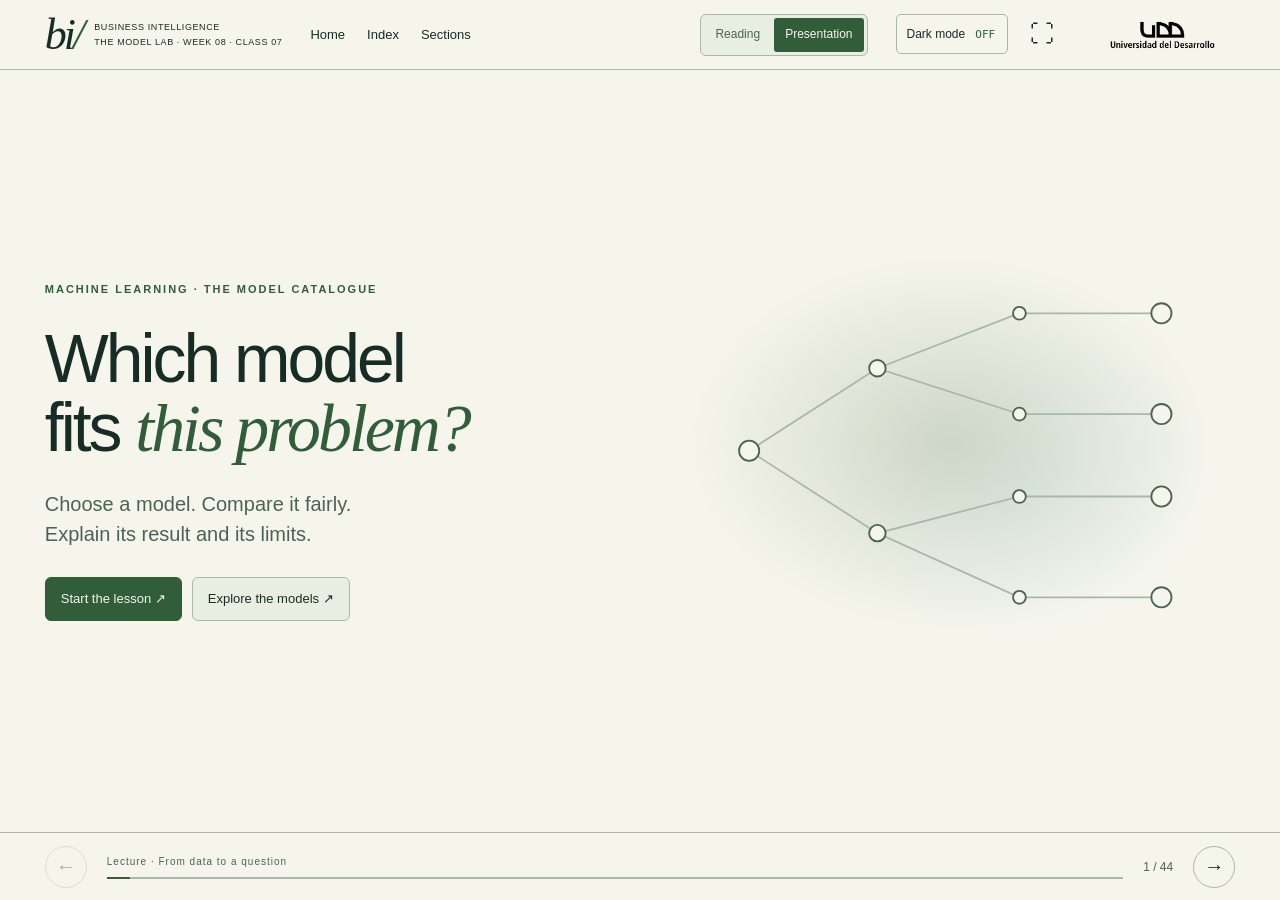
==== commit 889dfcd2: "Connect concept recap and add three unsupervised walkthroughs" ====
--- a/classes/model-catalog/index.html
+++ b/classes/model-catalog/index.html
@@ -1,6 +1,6 @@
 <!doctype html>
 <html lang="en">
-<head><meta charset="utf-8"><meta name="viewport" content="width=device-width,initial-scale=1"><meta name="theme-color" content="#101717"><title>Choose with Evidence · The Model Lab</title><meta name="description" content="An offline interactive model catalogue: seven model families, fair comparison, search and SHAP."><script src="../../assets/theme.js"></script><link rel="stylesheet" href="styles.css"><link rel="stylesheet" href="../../assets/site.css"><link rel="stylesheet" href="editorial.css"><link rel="stylesheet" href="../../assets/lesson-chrome.css"></head>
+<head><meta charset="utf-8"><meta name="viewport" content="width=device-width,initial-scale=1"><meta name="theme-color" content="#101717"><title>Choose with Evidence · The Model Lab</title><meta name="description" content="An offline interactive model catalogue: ten supervised and unsupervised methods, fair comparison, search and SHAP."><script src="../../assets/theme.js"></script><link rel="stylesheet" href="styles.css"><link rel="stylesheet" href="../../assets/site.css"><link rel="stylesheet" href="editorial.css"><link rel="stylesheet" href="../../assets/lesson-chrome.css"></head>
 <body class="unified-lesson catalog-lesson" data-mode="present"><div class="publication">
 <a class="skip" href="#content">Skip to lesson</a>
 <header class="lesson-topbar"><a class="lesson-brand" href="../../index.html" aria-label="Business Intelligence Home"><span class="lesson-wordmark">bi<span>/</span></span><span class="lesson-course">BUSINESS INTELLIGENCE<br>THE MODEL LAB · WEEK 08 · CLASS 07</span></a><nav class="lesson-links" aria-label="Class navigation"><a href="../../index.html">Home</a><a href="../../clases.html">Index</a><button id="menu" aria-haspopup="dialog">Sections</button></nav><div class="lesson-mode-switch" role="group" aria-label="View mode"><button type="button" data-mode-button="explore" aria-pressed="false">Reading</button><button type="button" data-mode-button="present" aria-pressed="true">Presentation</button></div><div class="lesson-tools"><button class="theme-switch" type="button" role="switch" aria-checked="false" aria-label="Dark mode" data-theme-toggle hidden><span>Dark mode</span><span data-theme-state>OFF</span></button><button id="full" class="lesson-fullscreen" aria-label="Toggle full screen">⛶</button></div><div class="site-institution"><span class="site-logo-pair"><img class="site-logo logo-dark" src="../../assets/UDD-blanco.png" alt="Universidad del Desarrollo"><img class="site-logo logo-light" src="../../assets/UDD-negro.png" alt="Universidad del Desarrollo"></span></div></header>
--- a/classes/model-catalog/editorial.css
+++ b/classes/model-catalog/editorial.css
@@ -73,3 +73,19 @@
 .catalog-lesson[data-mode=present] #complexity details{margin:10px 0}
 .catalog-lesson[data-mode=present] #complexity summary{padding-block:10px;min-height:42px}
 }
+
+/* Reference marker shared by the two definition scenes. */
+.catalog-lesson .scene-heading .concepts-label{display:flex;align-items:center;gap:8px;margin:0 0 12px;color:var(--cyan);font:600 13px/1.4 Arial,Helvetica,sans-serif;letter-spacing:.06em}
+.concepts-label svg{width:21px;height:21px;flex:none;fill:none;stroke:currentColor;stroke-width:1.6;stroke-linecap:round;stroke-linejoin:round}
+
+/* FD-157: concept recap and three complementary unsupervised methods. */
+.concept-recap{display:grid;grid-template-columns:minmax(0,1.8fr) minmax(280px,1fr);gap:32px;align-items:start}.recap-plot{min-width:0}.recap-key{display:flex;flex-wrap:wrap;gap:10px 18px;font-size:13px;margin-bottom:12px}.recap-learned{--concept-color:var(--cyan)}.recap-prep{--concept-color:var(--mint)}.recap-setting{--concept-color:var(--amber)}.recap-key span{color:var(--concept-color)}.recap-concepts>section{border-top:1px solid var(--line);padding:12px 0}.recap-concepts>section:first-child{padding-top:0;border-top:0}.catalog-lesson .recap-concepts h3{font:600 17px/1.35 Arial,sans-serif;color:var(--concept-color,var(--muted));margin:0 0 8px}.catalog-lesson .recap-concepts p{font-size:14px;line-height:1.5;margin:6px 0 0}.recap-concepts small{display:block;font-size:12px;color:var(--muted);margin-top:6px}.recap-concepts label,.recap-query label{display:flex;align-items:center;gap:10px;font-size:14px}.recap-concepts a{font-size:12px}.recap-concepts input[type=checkbox]{accent-color:var(--mint)}.recap-concepts input[type=range]{width:100px;min-width:60px;accent-color:var(--amber)}.recap-query{display:flex;flex-wrap:wrap;gap:10px;align-items:center;margin-top:10px}.recap-query input{width:110px}.recap-query button{font-size:12px;padding:6px 10px}.recap-query output{min-width:30px}.catalog-lesson #complexity .chart{max-height:400px;min-height:260px}.family-map{grid-template-columns:1fr 1fr}.family-unsupervised .family-links{grid-template-columns:1fr 1fr}.family-unsupervised .family-previews{gap:10px}.family-unsupervised .family-previews h4{font-size:12px}.family-unsupervised .family-previews svg{height:100px}
+#isolation-visual .mv-options{display:grid;grid-template-columns:1fr 1fr;gap:10px}#isolation-visual .mv-options label{display:flex;flex-direction:column;align-items:flex-start;gap:3px;font-size:12px}#isolation-visual .mv-options select{width:100%;font-size:12px}
+@media(max-width:900px){.concept-recap{grid-template-columns:1fr}.recap-concepts{display:grid;grid-template-columns:1fr 1fr;gap:16px}.recap-concepts>section:first-child{padding-top:12px;border-top:1px solid var(--line)}}
+@media(max-width:760px){.family-map{grid-template-columns:1fr}.family-unsupervised .family-previews>div{min-width:90px}.family-unsupervised .family-links{grid-template-columns:1fr}.recap-concepts{grid-template-columns:1fr}.catalog-lesson #complexity .chart{min-height:0}.recap-key{font-size:12px}}
+
+.catalog-lesson :is(#dbscan-visual,#pca-visual,#isolation-visual) .mv-explanation .eyebrow{font-size:12px;letter-spacing:.08em;line-height:1.4;margin-bottom:10px}
+.catalog-lesson :is(#dbscan-visual,#pca-visual,#isolation-visual) .mv-explanation h3{font-size:25px;margin-bottom:14px}
+.catalog-lesson :is(#dbscan-visual,#pca-visual,#isolation-visual) .mv-explanation p{font-size:16px;line-height:1.5}
+#dbscan-visual .mv-options{display:grid;grid-template-columns:1fr 1fr;gap:10px}#dbscan-visual .mv-options label{display:flex;flex-direction:column;align-items:flex-start;gap:3px;font-size:13px}#dbscan-visual .mv-options select{width:100%}
+@media(min-width:1051px){.catalog-lesson[data-mode=present] #catalogue .family-previews svg{height:95px}.catalog-lesson[data-mode=present] #catalogue .family-map h3{font-size:27px;margin-bottom:8px}.catalog-lesson[data-mode=present] #catalogue .family-map p{margin-bottom:10px}.catalog-lesson[data-mode=present] #catalogue .family-previews{margin:6px 0 10px}.catalog-lesson[data-mode=present] #catalogue .family-links a{padding:6px 10px}}
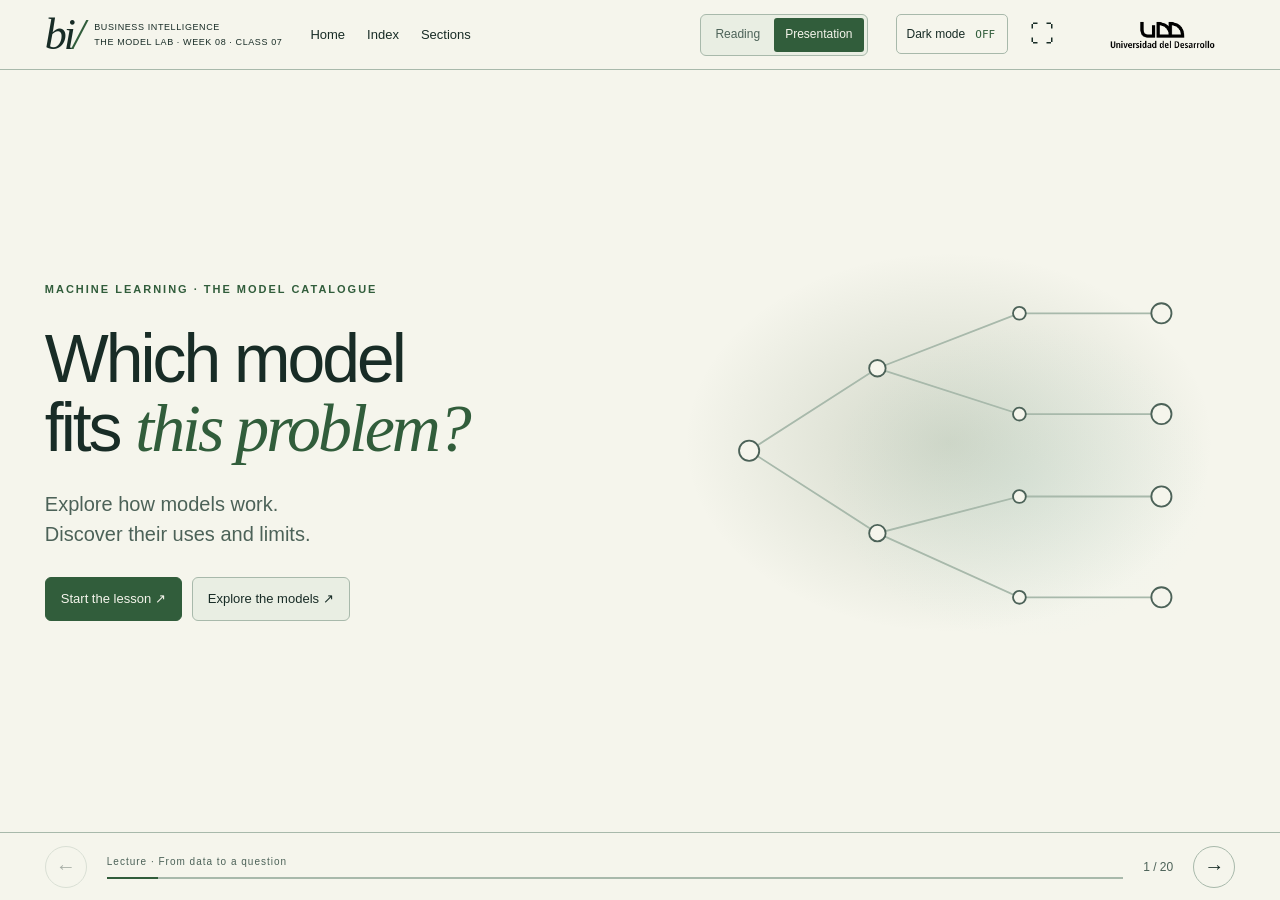
==== commit f6bb7a68: "Publish streamlined model catalogue and consistent lesson controls" ====
--- a/classes/model-catalog/index.html
+++ b/classes/model-catalog/index.html
@@ -1,12 +1,12 @@
 <!doctype html>
 <html lang="en">
-<head><meta charset="utf-8"><meta name="viewport" content="width=device-width,initial-scale=1"><meta name="theme-color" content="#101717"><title>Choose with Evidence · The Model Lab</title><meta name="description" content="An offline interactive model catalogue: ten supervised and unsupervised methods, fair comparison, search and SHAP."><script src="../../assets/theme.js"></script><link rel="stylesheet" href="styles.css"><link rel="stylesheet" href="../../assets/site.css"><link rel="stylesheet" href="editorial.css"><link rel="stylesheet" href="../../assets/lesson-chrome.css"></head>
+<head><meta charset="utf-8"><meta name="viewport" content="width=device-width,initial-scale=1"><meta name="theme-color" content="#101717"><title>Choose with Evidence · The Model Lab</title><meta name="description" content="An interactive catalogue of ten supervised and unsupervised algorithms, their uses and limits."><script src="../../assets/theme.js"></script><link rel="stylesheet" href="styles.css"><link rel="stylesheet" href="../../assets/site.css"><link rel="stylesheet" href="editorial.css"><link rel="stylesheet" href="../../assets/lesson-chrome.css"></head>
 <body class="unified-lesson catalog-lesson" data-mode="present"><div class="publication">
 <a class="skip" href="#content">Skip to lesson</a>
 <header class="lesson-topbar"><a class="lesson-brand" href="../../index.html" aria-label="Business Intelligence Home"><span class="lesson-wordmark">bi<span>/</span></span><span class="lesson-course">BUSINESS INTELLIGENCE<br>THE MODEL LAB · WEEK 08 · CLASS 07</span></a><nav class="lesson-links" aria-label="Class navigation"><a href="../../index.html">Home</a><a href="../../clases.html">Index</a><button id="menu" aria-haspopup="dialog">Sections</button></nav><div class="lesson-mode-switch" role="group" aria-label="View mode"><button type="button" data-mode-button="explore" aria-pressed="false">Reading</button><button type="button" data-mode-button="present" aria-pressed="true">Presentation</button></div><div class="lesson-tools"><button class="theme-switch" type="button" role="switch" aria-checked="false" aria-label="Dark mode" data-theme-toggle hidden><span>Dark mode</span><span data-theme-state>OFF</span></button><button id="full" class="lesson-fullscreen" aria-label="Toggle full screen">⛶</button></div><div class="site-institution"><span class="site-logo-pair"><img class="site-logo logo-dark" src="../../assets/UDD-blanco.png" alt="Universidad del Desarrollo"><img class="site-logo logo-light" src="../../assets/UDD-negro.png" alt="Universidad del Desarrollo"></span></div></header>
 <main id="content" tabindex="-1"></main>
 <footer id="presentation-nav" hidden><button id="prev" aria-label="Previous scene">←</button><div class="progress-area"><span id="chapter"></span><div class="track"><div id="progress"></div></div></div><span id="counter" aria-live="polite"></span><button id="next" aria-label="Next scene">→</button></footer>
-</div><dialog id="overview" aria-labelledby="menu-title"><div class="lesson-menu-tools"><a href="https://udd.instructure.com/courses/77752/modules">Canvas ↗</a></div><div class="dialog-head"><h2 id="menu-title">Follow the story.<br><em>Keep the reference.</em></h2><button id="close-menu">Close ×</button></div><div class="toolbar"><label for="route">Presentation route <select id="route"><option value="lecture">Lecture route</option><option value="all">All scenes</option></select></label><span class="small">Every scene remains available below.</span></div><label for="scene-search">Find a topic or model</label><input id="scene-search" type="search" placeholder="Try: SHAP, tree, validation"><div id="scene-list"></div><p class="small">Present: ← / →: scenes · F: full screen · Escape: close menu. Arrow keys inside controls change that control. No accounts, saved answers or data collection.</p></dialog>
+</div><dialog id="overview" aria-labelledby="menu-title"><div class="lesson-menu-tools"><a href="https://udd.instructure.com/courses/77752/modules">Canvas ↗</a></div><div class="dialog-head"><h2 id="menu-title">Follow the story.<br><em>Keep the reference.</em></h2><button id="close-menu">Close ×</button></div><label for="scene-search">Find a topic or model</label><input id="scene-search" type="search" placeholder="Try: tree, neighbours, clustering"><div id="scene-list"></div></dialog>
 <noscript>Enable JavaScript to use the interactive lesson. The lesson uses local files and works without an internet connection.</noscript>
 <script src="math.js"></script><script src="catalog.js"></script><script src="model-visuals.js"></script><script src="app.js"></script>
 </body></html>
--- a/classes/model-catalog/editorial.css
+++ b/classes/model-catalog/editorial.css
@@ -67,7 +67,7 @@
 .catalog-lesson[data-mode=present] #catalogue .family-previews svg{height:120px}
 .catalog-lesson[data-mode=present] #catalogue .family-previews{margin:10px 0}
 .catalog-lesson[data-mode=present] :is(#catalogue,#question,#chosen-settings) details{margin:14px 0}
-.catalog-lesson[data-mode=present] #complexity .chart{max-height:340px;min-height:250px}
+.catalog-lesson[data-mode=present] #complexity .chart{max-height:none;min-height:0;height:auto}
 .catalog-lesson[data-mode=present] #complexity .panel h3{font-size:26px;margin-bottom:12px}
 .catalog-lesson[data-mode=present] #complexity .panel p{font-size:16px;line-height:1.5;margin-bottom:12px}
 .catalog-lesson[data-mode=present] #complexity details{margin:10px 0}
@@ -79,13 +79,92 @@
 .concepts-label svg{width:21px;height:21px;flex:none;fill:none;stroke:currentColor;stroke-width:1.6;stroke-linecap:round;stroke-linejoin:round}
 
 /* FD-157: concept recap and three complementary unsupervised methods. */
-.concept-recap{display:grid;grid-template-columns:minmax(0,1.8fr) minmax(280px,1fr);gap:32px;align-items:start}.recap-plot{min-width:0}.recap-key{display:flex;flex-wrap:wrap;gap:10px 18px;font-size:13px;margin-bottom:12px}.recap-learned{--concept-color:var(--cyan)}.recap-prep{--concept-color:var(--mint)}.recap-setting{--concept-color:var(--amber)}.recap-key span{color:var(--concept-color)}.recap-concepts>section{border-top:1px solid var(--line);padding:12px 0}.recap-concepts>section:first-child{padding-top:0;border-top:0}.catalog-lesson .recap-concepts h3{font:600 17px/1.35 Arial,sans-serif;color:var(--concept-color,var(--muted));margin:0 0 8px}.catalog-lesson .recap-concepts p{font-size:14px;line-height:1.5;margin:6px 0 0}.recap-concepts small{display:block;font-size:12px;color:var(--muted);margin-top:6px}.recap-concepts label,.recap-query label{display:flex;align-items:center;gap:10px;font-size:14px}.recap-concepts a{font-size:12px}.recap-concepts input[type=checkbox]{accent-color:var(--mint)}.recap-concepts input[type=range]{width:100px;min-width:60px;accent-color:var(--amber)}.recap-query{display:flex;flex-wrap:wrap;gap:10px;align-items:center;margin-top:10px}.recap-query input{width:110px}.recap-query button{font-size:12px;padding:6px 10px}.recap-query output{min-width:30px}.catalog-lesson #complexity .chart{max-height:400px;min-height:260px}.family-map{grid-template-columns:1fr 1fr}.family-unsupervised .family-links{grid-template-columns:1fr 1fr}.family-unsupervised .family-previews{gap:10px}.family-unsupervised .family-previews h4{font-size:12px}.family-unsupervised .family-previews svg{height:100px}
-#isolation-visual .mv-options{display:grid;grid-template-columns:1fr 1fr;gap:10px}#isolation-visual .mv-options label{display:flex;flex-direction:column;align-items:flex-start;gap:3px;font-size:12px}#isolation-visual .mv-options select{width:100%;font-size:12px}
+.concept-recap{display:grid;grid-template-columns:minmax(0,1.8fr) minmax(280px,1fr);gap:32px;align-items:start}.recap-plot{min-width:0}.recap-key{display:flex;flex-wrap:wrap;gap:10px 18px;font-size:13px;margin-bottom:12px}.recap-learned{--concept-color:var(--cyan)}.recap-prep{--concept-color:var(--mint)}.recap-setting{--concept-color:var(--amber)}.recap-key span{color:var(--concept-color)}.recap-concepts>section{border-top:1px solid var(--line);padding:16px 0;line-height:1.85}.recap-concepts>section:first-child{padding-top:0;border-top:0}.catalog-lesson .recap-concepts h3{font:600 17px/1.6 Arial,sans-serif;color:var(--concept-color,var(--muted));margin:0 0 10px}.catalog-lesson .recap-concepts p{font-size:14px;line-height:1.85;margin:10px 0 0}.recap-concepts small{display:block;font-size:12px;line-height:1.8;color:var(--muted);margin-top:10px}.recap-concepts label,.recap-query label{display:flex;align-items:center;gap:10px;font-size:14px}.recap-concepts a{font-size:12px}.recap-concepts input[type=checkbox]{accent-color:var(--mint)}.recap-concepts input[type=range]{width:100px;min-width:60px;accent-color:var(--amber)}.recap-query{display:flex;flex-wrap:wrap;gap:10px;align-items:center;margin-top:10px}.recap-query input{width:110px}.recap-query button{font-size:12px;padding:6px 10px}.recap-query output{min-width:30px}.catalog-lesson #complexity .chart{max-height:none;min-height:0;height:auto}.family-map{grid-template-columns:1fr 1fr}.family-unsupervised .family-links{grid-template-columns:1fr 1fr}.family-unsupervised .family-previews{gap:10px}.family-unsupervised .family-previews h4{font-size:12px}.family-unsupervised .family-previews svg{height:100px}
+
 @media(max-width:900px){.concept-recap{grid-template-columns:1fr}.recap-concepts{display:grid;grid-template-columns:1fr 1fr;gap:16px}.recap-concepts>section:first-child{padding-top:12px;border-top:1px solid var(--line)}}
 @media(max-width:760px){.family-map{grid-template-columns:1fr}.family-unsupervised .family-previews>div{min-width:90px}.family-unsupervised .family-links{grid-template-columns:1fr}.recap-concepts{grid-template-columns:1fr}.catalog-lesson #complexity .chart{min-height:0}.recap-key{font-size:12px}}
 
-.catalog-lesson :is(#dbscan-visual,#pca-visual,#isolation-visual) .mv-explanation .eyebrow{font-size:12px;letter-spacing:.08em;line-height:1.4;margin-bottom:10px}
-.catalog-lesson :is(#dbscan-visual,#pca-visual,#isolation-visual) .mv-explanation h3{font-size:25px;margin-bottom:14px}
-.catalog-lesson :is(#dbscan-visual,#pca-visual,#isolation-visual) .mv-explanation p{font-size:16px;line-height:1.5}
-#dbscan-visual .mv-options{display:grid;grid-template-columns:1fr 1fr;gap:10px}#dbscan-visual .mv-options label{display:flex;flex-direction:column;align-items:flex-start;gap:3px;font-size:13px}#dbscan-visual .mv-options select{width:100%}
+
+
+
+
 @media(min-width:1051px){.catalog-lesson[data-mode=present] #catalogue .family-previews svg{height:95px}.catalog-lesson[data-mode=present] #catalogue .family-map h3{font-size:27px;margin-bottom:8px}.catalog-lesson[data-mode=present] #catalogue .family-map p{margin-bottom:10px}.catalog-lesson[data-mode=present] #catalogue .family-previews{margin:6px 0 10px}.catalog-lesson[data-mode=present] #catalogue .family-links a{padding:6px 10px}}
+
+.catalog-lesson .model-overview{max-width:85ch}.catalog-lesson .model-overview>.panel{padding:0}
+
+/* Disclosure copy stays neutral; reflection prompts have a distinct symbol and label. */
+.catalog-lesson{--disclosure-ink:#fff}
+:root[data-theme=light] .catalog-lesson{--disclosure-ink:var(--ink)}
+.catalog-lesson details,.catalog-lesson details :is(summary,p,h3,dt,dd,li,th,td,a,code,pre,span,strong,b,em,small){color:var(--disclosure-ink)}
+.catalog-lesson details.question>summary{display:grid;grid-template-columns:28px minmax(0,1fr) 16px;align-items:start;gap:12px;list-style:none}
+.catalog-lesson details.question>summary::-webkit-details-marker{display:none}
+.catalog-lesson details.question>summary::after{content:'⌄';align-self:center;transition:transform .18s}
+.catalog-lesson details.question[open]>summary::after{transform:rotate(180deg)}
+.catalog-lesson .reflection-icon{display:inline-grid;place-items:center;width:28px;height:28px;border:1px solid var(--cyan);border-radius:50%;font:600 18px/1 Arial,sans-serif;margin-top:2px}
+.catalog-lesson .reflection-copy{display:grid;gap:4px;min-width:0}
+.catalog-lesson .reflection-label{font:600 10px/1.4 Arial,sans-serif;letter-spacing:1.3px;text-transform:uppercase}
+.catalog-lesson details.question .key-answer{margin-left:40px}
+@media(prefers-reduced-motion:reduce){.catalog-lesson details.question>summary::after{transition:none}}
+.catalog-lesson details.manual td:first-child{color:var(--disclosure-ink)}
+
+.catalog-lesson .model-resources>details{margin:12px 0}
+.catalog-lesson .model-resources>details>summary{padding:10px 2px}
+@media(min-width:1051px) and (max-height:900px){
+.catalog-lesson[data-mode=present] .model-scene .scene-heading{margin-bottom:18px}
+.catalog-lesson[data-mode=present] .model-scene .mv-svg{max-height:340px}
+}
+
+/* The closing guide compares needs and limits without adding an evaluation workflow. */
+.catalog-lesson .selection-guide .panel{padding:0;border:0}
+.catalog-lesson .selection-guide p{font-size:17px;line-height:1.65;margin:0 0 18px}
+.catalog-lesson .selection-guide .small{font-size:14px;color:var(--muted)}
+.selection-takeaway{border-top:1px solid var(--line);padding-top:20px;margin-top:20px;color:var(--muted)}
+.catalog-lesson .algorithm-cases details.question{margin:16px 0}
+.catalog-lesson .algorithm-cases .key-answer{max-width:90ch}
+@media(max-width:760px){.catalog-lesson .selection-guide .panel+.panel{border-top:1px solid var(--line);padding-top:20px}}
+
+.catalog-lesson .scene-heading :is(.model-heading,.tagged-heading){display:flex;flex-wrap:wrap;align-items:center;gap:10px 16px}
+.catalog-lesson .learning-badge{display:inline-block;flex:none;padding:4px 10px;border:1px solid color-mix(in srgb,var(--cyan) 38%,transparent);border-radius:999px;background:color-mix(in srgb,var(--cyan) 7%,transparent);color:var(--cyan);font:600 12px/1.4 Arial,Helvetica,sans-serif;letter-spacing:.035em;white-space:nowrap}
+
+/* Shared model layout: stable controls and step hierarchy across all ten algorithms. */
+.catalog-lesson[data-mode] .model-scene .model-cover .mv-layout{grid-template-columns:minmax(0,1.85fr) minmax(360px,1fr);gap:32px}
+.catalog-lesson[data-mode] .model-scene .mv-example{min-height:42px;margin:0 0 12px;font:400 14px/1.5 Arial,Helvetica,sans-serif;color:var(--muted);max-width:72ch}
+.catalog-lesson[data-mode] .model-scene .mv-transport{display:grid;grid-template-columns:repeat(4,minmax(0,1fr)) 40px;gap:8px;align-items:center;margin:0 0 16px;padding:0 0 12px;border-top:0;border-bottom:1px solid var(--line)}
+.catalog-lesson[data-mode] .model-scene .mv-transport button{width:100%;height:40px;min-height:40px;padding:6px 4px;border-radius:5px;font:400 13px/1.3 Arial,Helvetica,sans-serif}
+.catalog-lesson[data-mode] .model-scene [id$=-mv-count]{margin:0;text-align:right;white-space:nowrap;font:400 12px/1.4 Arial,Helvetica,sans-serif;color:var(--muted);font-variant-numeric:tabular-nums}
+.catalog-lesson[data-mode] .model-scene .mv-options{display:grid;grid-template-columns:repeat(2,minmax(0,1fr));grid-auto-rows:60px;align-content:start;gap:12px;min-height:132px;margin:0 0 16px}
+.catalog-lesson[data-mode] .model-scene .mv-options label{display:flex;flex-direction:column;flex-wrap:nowrap;align-items:stretch;gap:4px;width:100%;min-width:0;margin:0;font:400 13px/1.4 Arial,Helvetica,sans-serif;color:var(--ink)}
+.catalog-lesson[data-mode] .model-scene .mv-options label:only-child{grid-column:1/-1}
+.catalog-lesson[data-mode] .model-scene .mv-options select{display:block;box-sizing:border-box;width:100%;height:36px;min-height:36px;min-width:0;padding:6px 8px;border-radius:5px;font:400 13px/1.4 Arial,Helvetica,sans-serif}
+.catalog-lesson[data-mode] .model-scene .mv-explanation{margin:0;padding:0 0 0 16px;border-left:2px solid var(--mint)}
+.catalog-lesson[data-mode] .model-scene .mv-explanation .eyebrow{margin:0 0 8px;font:600 11px/1.5 Arial,Helvetica,sans-serif;letter-spacing:.1em;color:var(--mint)}
+.catalog-lesson[data-mode] .model-scene .mv-explanation h3{min-height:58px;margin:0 0 10px;font:400 24px/1.2 var(--serif);letter-spacing:0}
+.catalog-lesson[data-mode] .model-scene .mv-explanation p:not(.eyebrow){min-height:72px;margin:0 0 12px;font:400 16px/1.5 Arial,Helvetica,sans-serif}
+.catalog-lesson[data-mode] .model-scene [id$=-mv-result]{min-height:44px;margin:0;padding:0;border:0;font:400 19px/1.45 Arial,Helvetica,sans-serif;color:var(--mint);font-variant-numeric:tabular-nums;overflow-wrap:anywhere}
+@media(max-width:1050px){
+.catalog-lesson[data-mode] .model-scene .model-cover .mv-layout{grid-template-columns:minmax(0,1fr);gap:24px}
+.catalog-lesson[data-mode] .model-scene .mv-options{min-height:0}
+.catalog-lesson[data-mode] .model-scene .mv-explanation h3,.catalog-lesson[data-mode] .model-scene .mv-explanation p:not(.eyebrow){min-height:0}
+.catalog-lesson[data-mode] .model-scene .mv-example{min-height:0}
+}
+
+.catalog-lesson .learning-badge.concept-badge{display:inline-flex;align-items:center;gap:6px}
+.concept-badge svg{width:16px;height:16px;flex:none;fill:none;stroke:currentColor;stroke-width:1.6;stroke-linecap:round;stroke-linejoin:round}
+
+/* Concept recap uses the same axis and control hierarchy as the model examples. */
+.catalog-lesson #complexity .chart .label.recap-axis{fill:var(--muted);font-weight:400}
+.catalog-lesson #complexity .recap-query{display:grid;grid-template-columns:minmax(0,1fr) repeat(2,140px);gap:12px;align-items:center;margin-top:16px}
+.catalog-lesson #complexity .recap-query button{height:40px;min-height:40px;padding:6px 8px;border-radius:5px;font:400 13px/1.3 Arial,Helvetica,sans-serif}
+.catalog-lesson #complexity :is(.recap-query,.recap-concepts) label{font:400 13px/1.4 Arial,Helvetica,sans-serif;min-height:36px;min-width:0;gap:8px}
+.catalog-lesson #complexity .recap-query label{display:grid;grid-template-columns:auto minmax(50px,1fr) 30px}
+.catalog-lesson #complexity .recap-query input{width:100%;min-width:0}
+.catalog-lesson #complexity output{font:400 13px/1.4 Arial,Helvetica,sans-serif;font-variant-numeric:tabular-nums}
+.catalog-lesson #complexity #knn-working{font:400 19px/1.45 Arial,Helvetica,sans-serif;font-variant-numeric:tabular-nums}
+@media(max-width:1200px){.catalog-lesson #complexity .recap-query{grid-template-columns:repeat(2,minmax(0,1fr))}.catalog-lesson #complexity .recap-query label{grid-column:1/-1}}
+
+/* Compact Sections entries: number and title share a row. */
+.catalog-lesson #scene-list{gap:0 24px}
+.catalog-lesson #scene-list a{display:grid;grid-template-columns:30px minmax(0,1fr);align-items:baseline;gap:10px;min-height:44px;padding:10px 0;border:0;border-bottom:1px solid var(--line);border-radius:0;background:transparent;line-height:1.5}
+.catalog-lesson #scene-list a small{font-size:12px;font-variant-numeric:tabular-nums;white-space:nowrap}
+.catalog-lesson #scene-list a[aria-current=page]{border-bottom-color:var(--mint)}
+.catalog-lesson #scene-list a:is(:hover,[aria-current=page]) span{color:var(--mint)}
